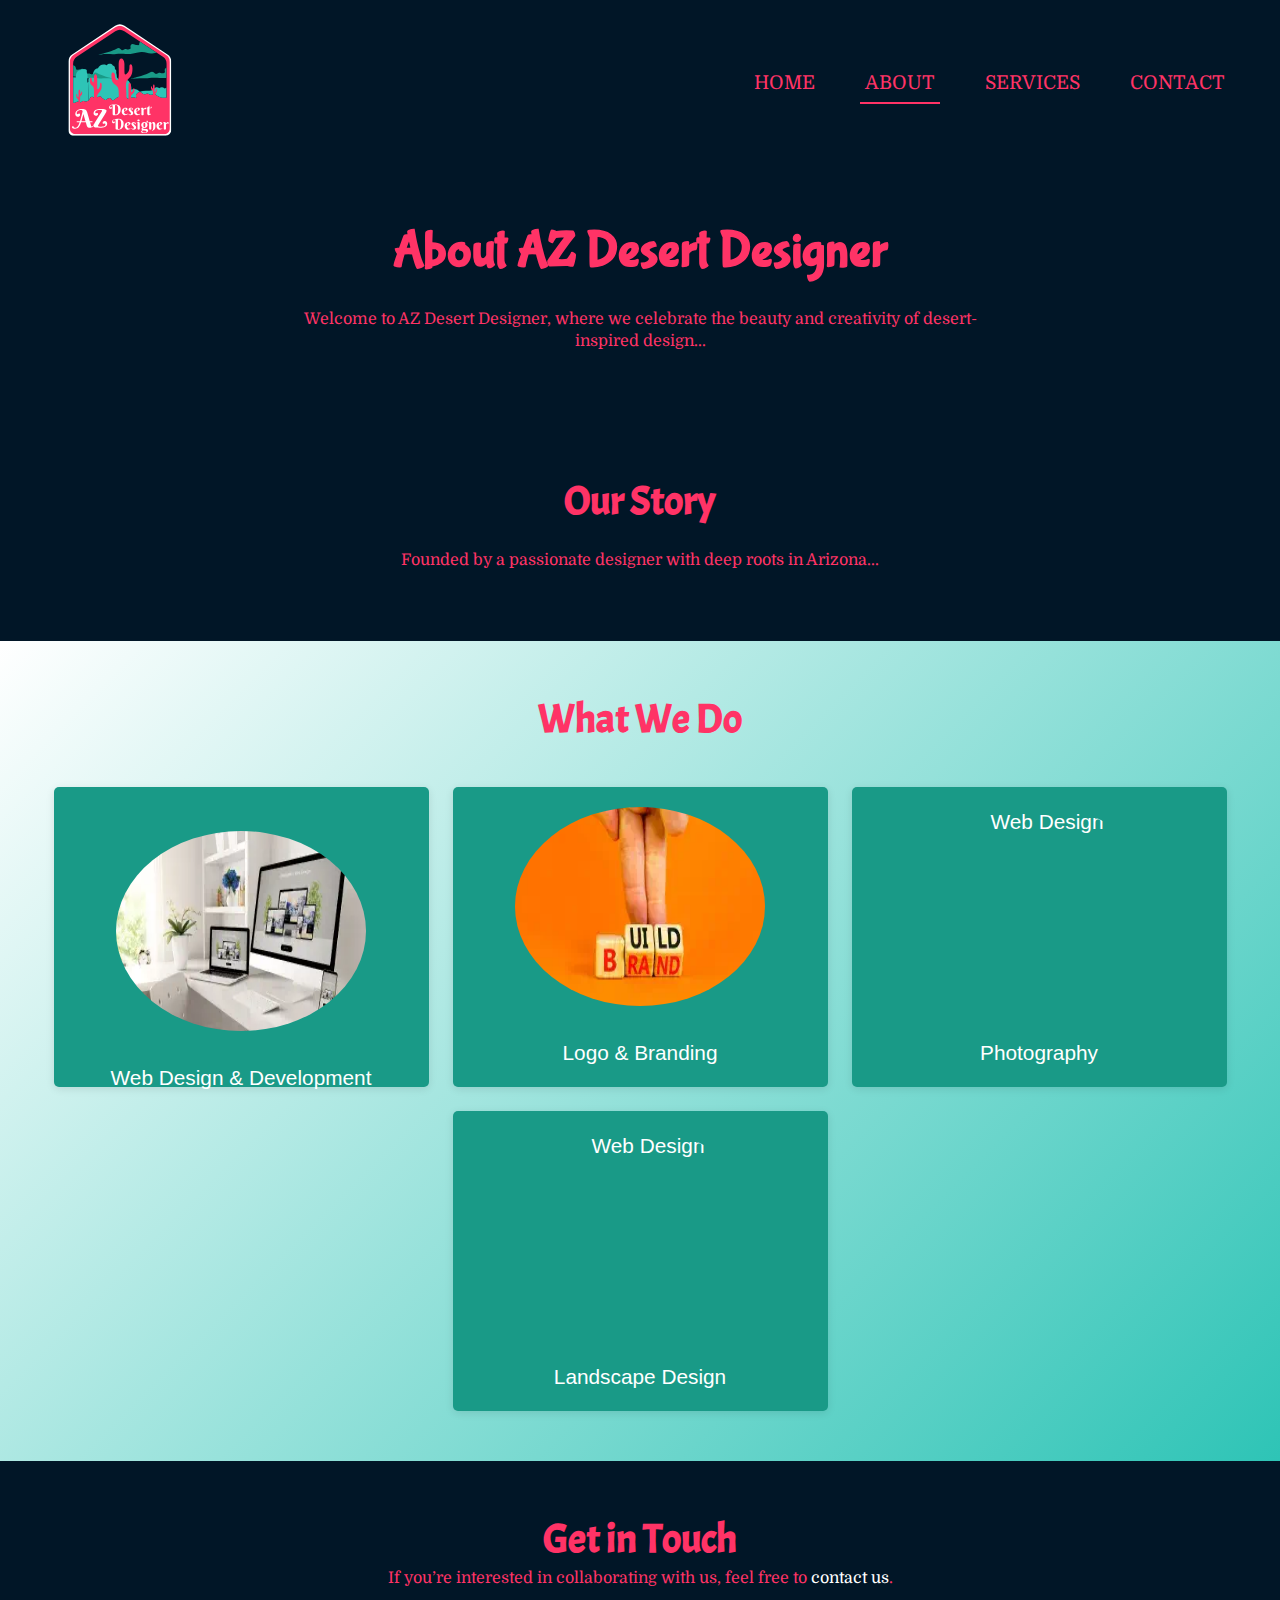
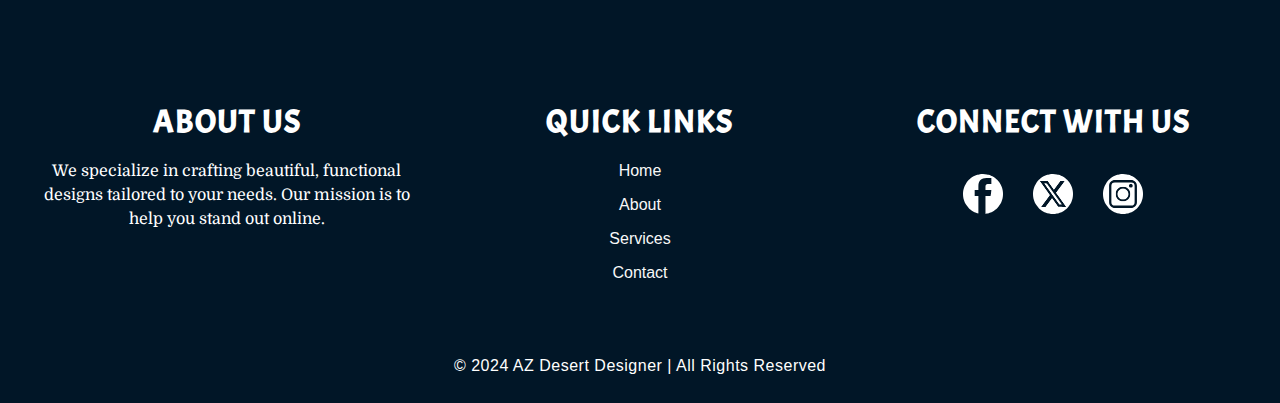
==== about.html @ 54dcd887 "minor adjustments on the about page" ====
<!DOCTYPE html>
<html lang="en">

<head>
    <meta charset="UTF-8">
    <meta name="viewport" content="width=device-width, initial-scale=1.0">
    <meta name="description" content="At AZ Desert Designer, we provide innovative web and graphic design solutions tailored to elevate your brand. Discover our creative approach and personalized service.">
    <meta name="keywords" content="web design, graphic design, photography, creative design, UI/UX, modern design, design agency, branding, custom design, Arizona designer">
    <meta name="author" content="AZ Desert Designer">
    <meta name="robots" content="index, follow">
    <meta property="og:title" content="Creative and Modern Design Solutions by AZ Desert Designer">
    <meta property="og:description" content="Explore unique web and graphic design solutions that enhance your brand's identity with AZ Desert Designer. Contact us for a consultation.">
    <meta property="og:type" content="website">
    <meta property="og:url" content="https://www.azdesertdesigner.com/about.html" />
    <meta property="og:image" content="">
    <meta property="og:site_name" content="AZ Desert Designer">
    <title>About Us | AZ Desert Designer - Creative and Modern Design Solutions</title>
    <link rel="icon" type="image/webp" href="assets/images/az-desert-designer-favicon.svg">
    <link rel="stylesheet" href="css/global.css?v=1.0">
    <link rel="stylesheet" href="css/about.css?v=1.0">
    <link rel="canonical" href="https://www.azdesertdesigner.com/about.html" />
    <!-- Google tag (gtag.js) -->
    <script async src="https://www.googletagmanager.com/gtag/js?id=G-CYQZF57DJ5"></script>
    <script>
        window.dataLayer = window.dataLayer || [];
        function gtag(){dataLayer.push(arguments);}
        gtag('js', new Date());
        gtag('config', 'G-CYQZF57DJ5');
    </script>
</head>

<body>

    <nav class="navbar">
        <div class="logo">
            <a href="index.html"><img src="assets/images/az-desert-designer-logo.svg" alt="AZ Desert Designer Logo"></a>
        </div>
        <ul class="nav-links" id="navLinks">
            <li><a href="index.html">HOME</a></li>
            <li><a href="about.html" class="active">ABOUT</a></li>
            <li><a href="services.html">SERVICES</a></li>
            <li><a href="contact.html">CONTACT</a></li>
        </ul>
        <div class="hamburger" onclick="toggleMenu()">
          &#9776;
        </div>
    </nav>

    <main>
        <section class="about-main">
            <h1>About AZ Desert Designer</h1>
            <p>Welcome to AZ Desert Designer, where we celebrate the beauty and creativity of desert-inspired design...</p>
        </section>
        <section class="about-story">
            <h2>Our Story</h2>
            <p>Founded by a passionate designer with deep roots in Arizona...</p>
        </section>
        <section class="about-services">
            <h2>What We Do</h2>
            <ul>
                <li><a href="web-design.html"><img src="assets/images/about-web-design.webp" alt="Web Design Image">Web Design & Development</a></li>
                <li><img src="assets/images/about-logo-branding.webp" alt="Logo & Branding Image">Logo & Branding</li>
                <li><img src="" alt="Web Design">Photography</li>
                <li><img src="" alt="Web Design">Landscape Design</li>
            </ul>
        </section>
        <section class="about-contact">
            <h2>Get in Touch</h2>
            <p>If you’re interested in collaborating with us, feel free to <a href="contact.html">contact us</a>.</p>
        </section>
    </main>

    <footer class="footer">
        <div class="footer-content">
            <div class="footer-section about">
                <h2>About Us</h2>
                <p>We specialize in crafting beautiful, functional designs tailored to your needs. Our mission is to help you stand out online.</p>
            </div>
    
            <div class="footer-section links">
                <h2>Quick Links</h2>
                <ul>
                    <li><a href="index.html">Home</a></li>
                    <li><a href="about.html">About</a></li>
                    <li><a href="services.html">Services</a></li>
                    <li><a href="contact.html">Contact</a></li>
                </ul>
            </div>
    
            <div class="footer-section social">
                <h2>Connect With Us</h2>
                <div class="social-links">
                    <a href="https://www.facebook.com" aria-label="Follow us on Facebook" rel="nofollow noopener noreferrer" target="_blank" class="social-icon facebook-icon"></a>
                    <a href="https://www.twitter.com" aria-label="Follow us on Twitter" rel="nofollow noopener noreferrer" target="_blank" class="social-icon twitter-icon"></a>
                    <a href="https://www.instagram.com" aria-label="Follow us on Instagram" rel="nofollow noopener noreferrer" target="_blank" class="social-icon instagram-icon"></a>
                </div>
            </div>
        </div>
    
        <div class="footer-bottom">
            &copy; 2024 AZ Desert Designer | All Rights Reserved
        </div>
    </footer>
    
    <script src="index.js"></script>
</body>

</html>
---- css/global.css ----
* {
    margin: 0;
    padding: 0;
    box-sizing: border-box;
}
  
/* Root variables */
:root {
    --primary-color: #011627;
    --secondary-color: #FF3366;
    --secondary-color-light: #FF5C85;
    --accent-color: #2EC4B6;
    --accent-color-dark: #199A87;
    --font-family: 'Arial', sans-serif;
    --transition-speed: 0.3s;
}

body {
    font-family: var(--font-family);
    line-height: 1.4;
    color: var(--secondary-color);
    background-color: var(--primary-color);
    overflow-x: hidden;
}

/* Locally hosted fonts */
@font-face {
    font-family: 'Bubblegum Sans';
    src: url('/assets/fonts/BubblegumSans-Regular.woff2') format('woff2'),
         url('/assets/fonts/BubblegumSans-Regular.woff') format('woff');
    font-weight: normal;
    font-style: normal;
    font-display: swap;
}

@font-face {
    font-family: 'Domine';
    src: url('/assets/fonts/Domine-Regular.woff2') format('woff2'),
         url('/assets/fonts/Domine-Regular.woff') format('woff');
    font-weight: normal;
    font-style: normal;
    font-display: swap;
}

@font-face {
    font-family: 'Acme';
    src: url('/assets/fonts/Acme-Regular.woff2') format('woff2'),
        url('/assets/fonts/Acme-Regular.woff') format('woff');
    font-weight: normal;
    font-style: normal;
    font-display: swap;
}

/* Text Styles */
h1 {
    font-size: clamp(1.5rem, 4vw, 4rem);
    font-family: 'Bubblegum Sans', serif;
}

h2 {
    font-size: clamp(1.4rem, 3.5vw, 2.5rem);
    font-family: 'Acme', serif;
}

h3 {
    font-size: clamp(1.3rem, 3vw, 2rem);
    font-family: 'Acme', serif;
}

p {
    font-size: clamp(1rem, 1vw, 2rem);
    font-family: 'Domine';
}

/* Navbar Styles */
.navbar {
    display: flex;
    justify-content: space-between;
    align-items: center;
    background-color: var(--primary-color);
    padding: 20px;
    position: relative;
    z-index: 1000;
}
  
.logo img {
    width: 220px;
    height: auto;
    padding-left: 40px;
}
  
.nav-links {
    list-style: none;
    display: flex;
    padding-right: 40px;
    transition: all var(--transition-speed) ease-in-out;
}
  
.nav-links li {
    margin: 0 40px;
}
  
.nav-links a {
    font-family: 'Domine', serif;
    color: var(--secondary-color);
    text-decoration: none;
    padding: 10px 15px;
    font-size: clamp(1rem, 1.5vw, 2rem);
    position: relative;
    transition: color var(--transition-speed) ease-in-out;
}

.nav-links a::after {
    content: '';
    position: absolute;
    left: 0;
    bottom: 0;
    width: 100%;
    height: 2px;
    background-color: var(--accent-color);
    transform: scaleX(0);
    transform-origin: center;
    transition: transform var(--transition-speed) ease-in-out;
}

.nav-links a:hover::after {
    transform: scaleX(0.8);
}

.nav-links a.active::after {
    transform: scaleX(0.8);
    background-color: var(--secondary-color);
}
  
.nav-links a:hover {
    color: var(--accent-color);
}
  
.hamburger {
    display: none;
    font-size: 2rem;
    color: var(--secondary-color);
    cursor: pointer;
    transition: transform var(--transition-speed) ease-in-out;
}
  
/* Hamburger animation */
.hamburger.active {
    transform: rotate(90deg);
}

/* Footer styling */
.footer {
    background-color: var(--primary-color);
    color: #FFFFFF;
    padding: 40px 0 10px 0;
    text-align: center;
}

.footer-content {
    display: flex;
    justify-content: space-between;
    align-items: flex-start;
    padding: 20px;
}

.footer-section {
    flex: 1;
    padding: 0 20px;
}

.footer-section h2 {
    font-size: clamp(1.1rem, 3vw, 2rem);
    margin-bottom: 15px;
    font-weight: bold;
    text-transform: uppercase;
    letter-spacing: 1px;
}

.footer-section p,
.footer-section ul {
    line-height: 1.5;
    margin-bottom: 15px;
}

.footer-section ul {
    list-style: none;
    padding: 0;
}

.footer-section ul li {
    font-size: clamp(1rem, 1vw, 2rem);
    margin-bottom: 10px;
}

.footer-section ul li a {
    color: #f8f8f8;
    text-decoration: none;
    transition: color 0.3s ease;
}

.footer-section ul li a:hover {
    color: var(--secondary-color);
}

/* Social media icons */
.social-links {
    display: flex;
    justify-content: center;
    gap: 30px;
    margin-top: 30px;
}

.social-icon {
    display: inline-block;
    width: 40px;
    height: 40px;
    background-size: cover;
    transition: background-image 0.3s ease;
    transition: transform 0.3s cubic-bezier(0.4, 0, 0.2, 1);
}

.facebook-icon {
    background-image: url(/assets/images/facebook-logo.svg);
}

.facebook-icon:hover {
    background-image: url(/assets/images/facebook-logo-color.svg);
    transform: scale(1.2);
}

.twitter-icon {
    background-image: url(/assets/images/x-logo.svg);
}

.twitter-icon:hover {
    background-image: url(/assets/images/x-logo-color.svg);
    transform: scale(1.2);
}

.instagram-icon {
    background-image: url(/assets/images/instagram-logo.svg);
}

.instagram-icon:hover {
    background-image: url(/assets/images/instagram-logo-color.svg);
    transform: scale(1.2);
}

/* Footer bottom */
.footer-bottom {
    background-color: var(--primary-color);
    padding: 15px 0;
    margin-top: 20px;
    font-size: clamp(0.8rem, 1.5vw, 1rem);
    letter-spacing: 0.5px;
}

/* Media Queries */
@media (max-width: 1800px) {
    .logo img {
        width: 180px;
    }

    .nav-links {
        padding-right: 20px;
    }

    .nav-links li {
        margin: 0 20px;
    }
}

@media (max-width: 1440px) {
    .logo img {
        width: 160px;
    }

    .nav-links {
        padding-right: 10px;
    }

    .nav-links li {
        margin: 0 10px;
    }
}

/* Dropdown Menu (Mobile) */
@media (max-width: 768px) {
    .nav-links {
        flex-direction: column;
        position: absolute;
        top: 60px;
        right: 0;
        background-color: var(--primary-color);
        width: 100%;
        max-height: 0;
        overflow: hidden;
    }
  
    .nav-links li {
        text-align: center;
        padding: 10px 0;
        border-bottom: 1px solid var(--secondary-color);
    }
  
    .nav-links.show {
        max-height: 300px;
        transition: max-height var(--transition-speed) ease-in-out;
    }
  
    .hamburger {
        display: block;
    }

    .footer-content {
        flex-direction: column;
        align-items: center;
    }

    .footer-section {
        margin-bottom: 20px;
        text-align: center;
    }
}
---- css/about.css ----
.about-main {
    padding: 50px;
    text-align: center;
}

.about-main p {
    margin: 20px auto;
    max-width: 700px;
}

.about-story {
    padding: 50px;
    text-align: center;
}

.about-story p {
    margin: 20px auto;
    max-width: 700px;
}

.about-services {
    background: linear-gradient(135deg, #FFFFFF, #2EC4B6);
    padding: 50px;
    text-align: center;
}

.about-services h2 {
    font-weight: bold;
    margin-bottom: 40px;
}

.about-services ul {
    list-style-type: none;
    padding: 0;
    display: flex;
    gap: 1.5rem;
    flex-wrap: wrap;
    justify-content: center;
}

.about-services li {
    background-color: var(--accent-color-dark);
    color: #FFFFFF;
    padding: 20px;
    border-radius: 5px;
    transition: all 0.3s ease;
    box-shadow: 0 2px 8px rgba(0, 0, 0, 0.1);
    font-weight: 500;
    font-size: 1.3rem;
    cursor: pointer;
    width: 375px;
    height: 300px;
    text-align: center;
    display: flex;
    flex-direction: column;
    align-items: center;
}

.about-services li:hover {
    background-color: #585893;
    color: #000000;
    transform: translateY(-5px) scale(1.05);
    box-shadow: 0 4px 16px rgba(75, 156, 211, 0.8);
}

.about-services li img {
    width: 250px;
    height: 200px;
    border-radius: 100%;
    margin-bottom: 2rem;
    transition: transform 0.3s;
}

.about-services li:hover img {
    transform: scale(1.05);
}

.about-services li a {
    display: flex;
    flex-direction: column;
    align-items: center;
    padding: 1.5rem;
    text-decoration: none;
    color: inherit;
}

.about-contact {
    padding: 50px;
    text-align: center;
}

.about-contact a {
    color: #FFFFFF;
    text-decoration: none;
}

.about-contact a:hover {
    text-decoration: underline;
}
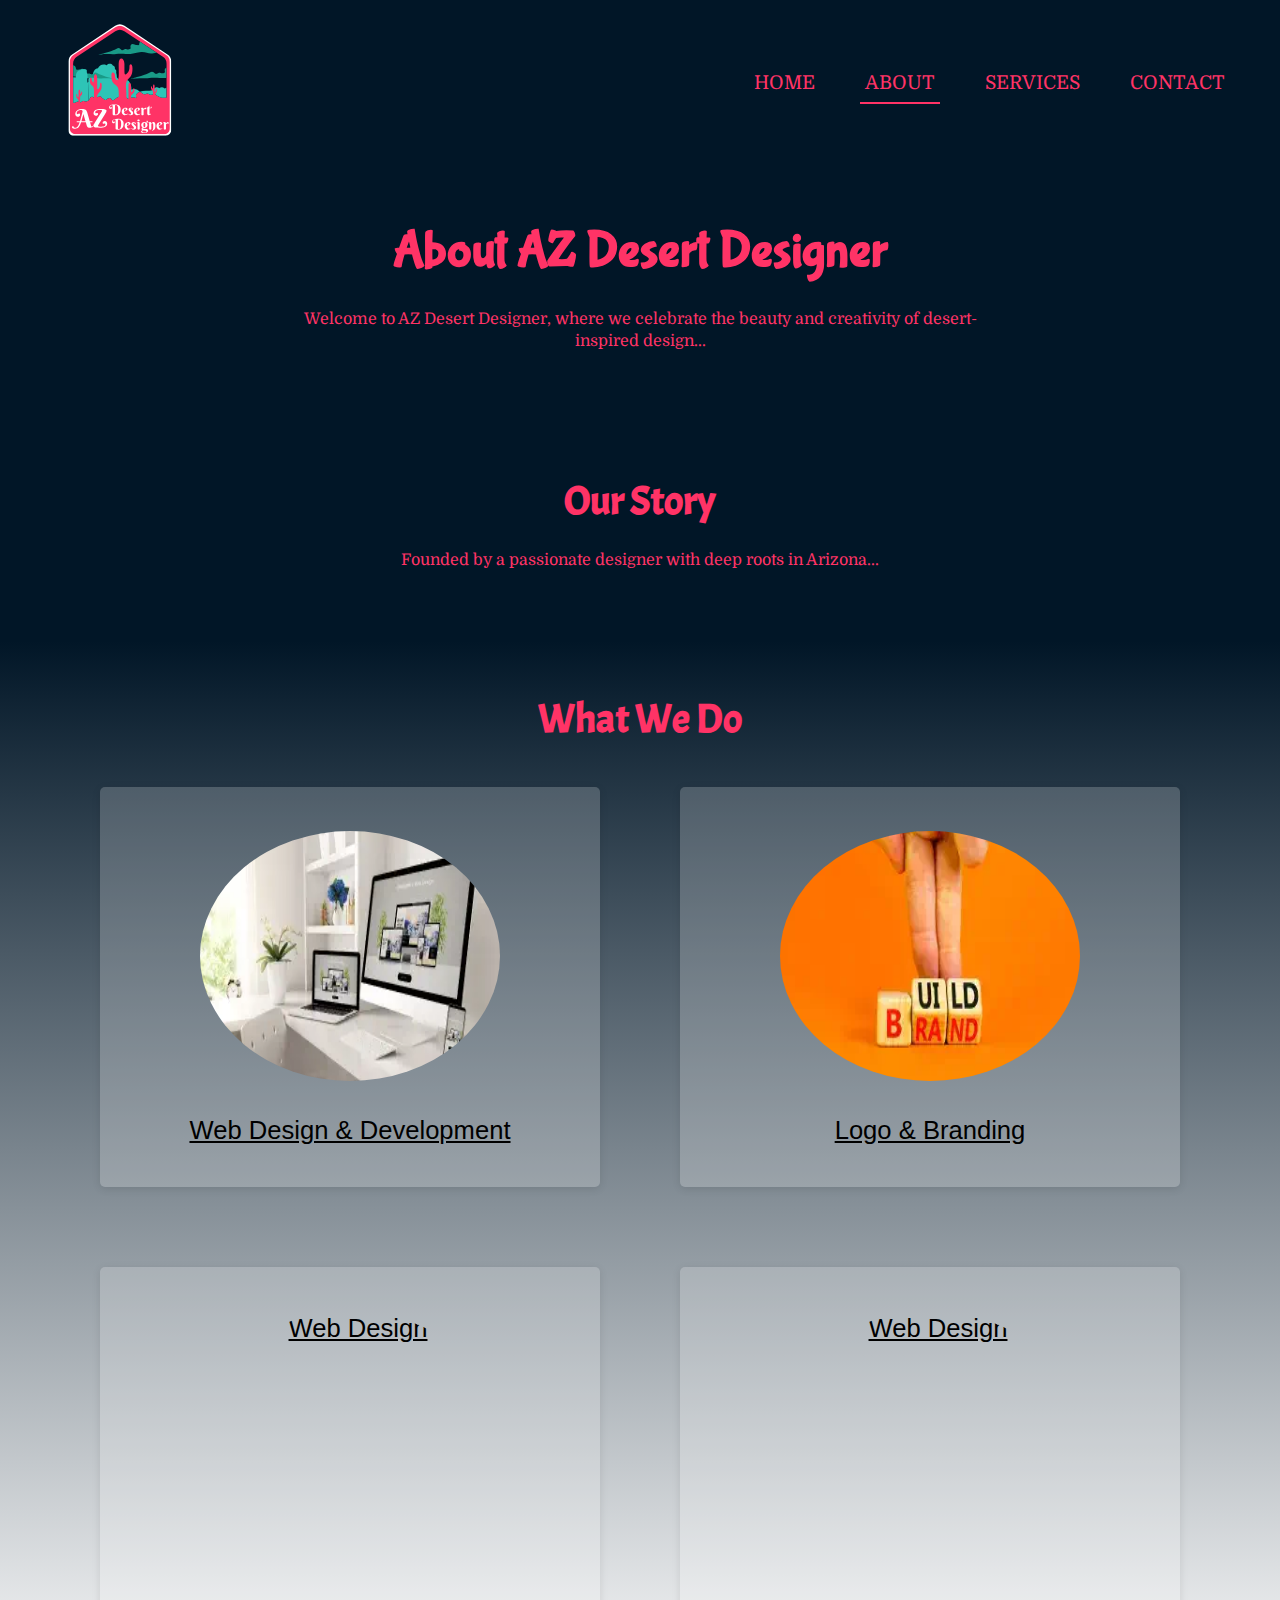
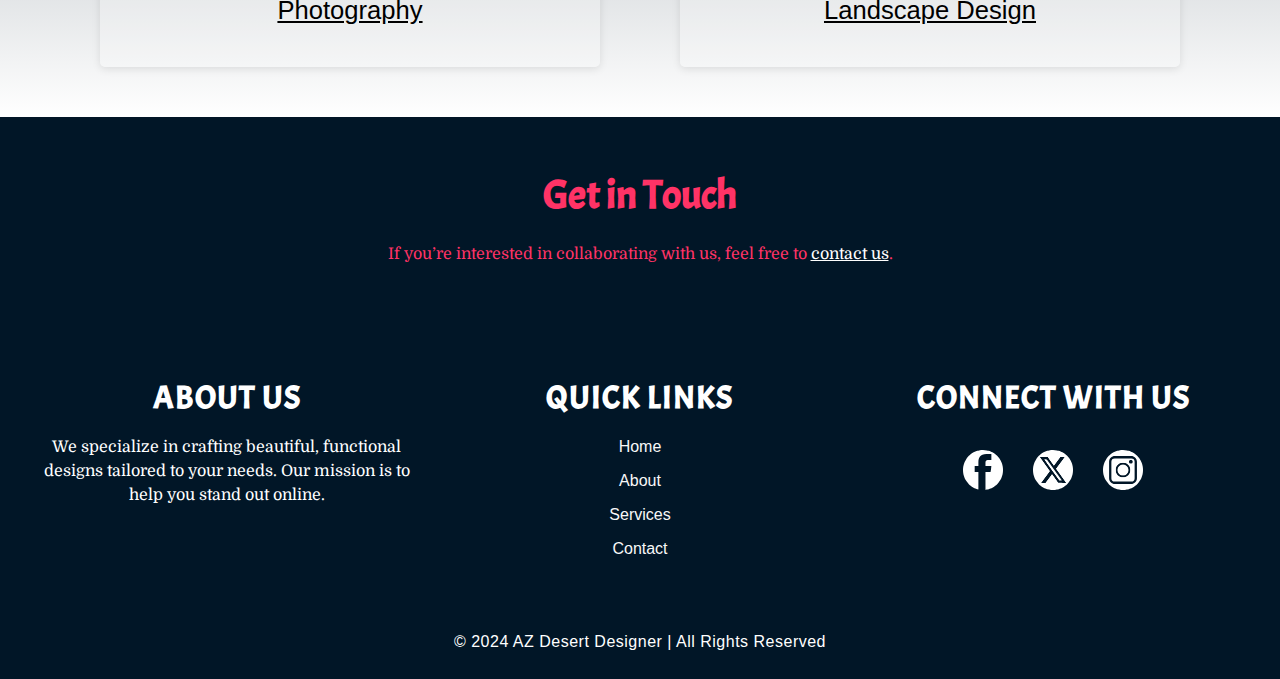
==== commit be7862aa: "added anchor tags to the list items on the about page" ====
--- a/about.html
+++ b/about.html
@@ -59,9 +59,9 @@
             <h2>What We Do</h2>
             <ul>
                 <li><a href="web-design.html"><img src="assets/images/about-web-design.webp" alt="Web Design Image">Web Design & Development</a></li>
-                <li><img src="assets/images/about-logo-branding.webp" alt="Logo & Branding Image">Logo & Branding</li>
-                <li><img src="" alt="Web Design">Photography</li>
-                <li><img src="" alt="Web Design">Landscape Design</li>
+                <li><a href=""><img src="assets/images/about-logo-branding.webp" alt="Logo & Branding Image">Logo & Branding</a></li>
+                <li><a href=""><img src="" alt="Web Design">Photography</a></li>
+                <li><a href=""><img src="" alt="Web Design">Landscape Design</a></li>
             </ul>
         </section>
         <section class="about-contact">
--- a/css/about.css
+++ b/css/about.css
@@ -19,7 +19,7 @@
 }
 
 .about-services {
-    background: linear-gradient(135deg, #FFFFFF, #2EC4B6);
+    background: linear-gradient(180deg, #011627, #FFFFFF);
     padding: 50px;
     text-align: center;
 }
@@ -33,14 +33,14 @@
     list-style-type: none;
     padding: 0;
     display: flex;
-    gap: 1.5rem;
+    gap: 5rem;
     flex-wrap: wrap;
     justify-content: center;
 }
 
 .about-services li {
-    background-color: var(--accent-color-dark);
-    color: #FFFFFF;
+    background-color: rgba(255, 255, 255, 0.2);
+    color: #000000;
     padding: 20px;
     border-radius: 5px;
     transition: all 0.3s ease;
@@ -48,8 +48,8 @@
     font-weight: 500;
     font-size: 1.3rem;
     cursor: pointer;
-    width: 375px;
-    height: 300px;
+    width: 500px;
+    height: 400px;
     text-align: center;
     display: flex;
     flex-direction: column;
@@ -57,15 +57,14 @@
 }
 
 .about-services li:hover {
-    background-color: #585893;
-    color: #000000;
+    background-color: var(--primary-color);
+    color: var(--secondary-color-light);
     transform: translateY(-5px) scale(1.05);
-    box-shadow: 0 4px 16px rgba(75, 156, 211, 0.8);
 }
 
 .about-services li img {
-    width: 250px;
-    height: 200px;
+    width: 300px;
+    height: 250px;
     border-radius: 100%;
     margin-bottom: 2rem;
     transition: transform 0.3s;
@@ -82,6 +81,8 @@
     padding: 1.5rem;
     text-decoration: none;
     color: inherit;
+    font-size: clamp(1.5rem, 2vw, 2rem);
+    text-decoration: underline;
 }
 
 .about-contact {
@@ -89,9 +90,12 @@
     text-align: center;
 }
 
+.about-contact h2 {
+    margin-bottom: 20px;
+}
+
 .about-contact a {
     color: #FFFFFF;
-    text-decoration: none;
 }
 
 .about-contact a:hover {
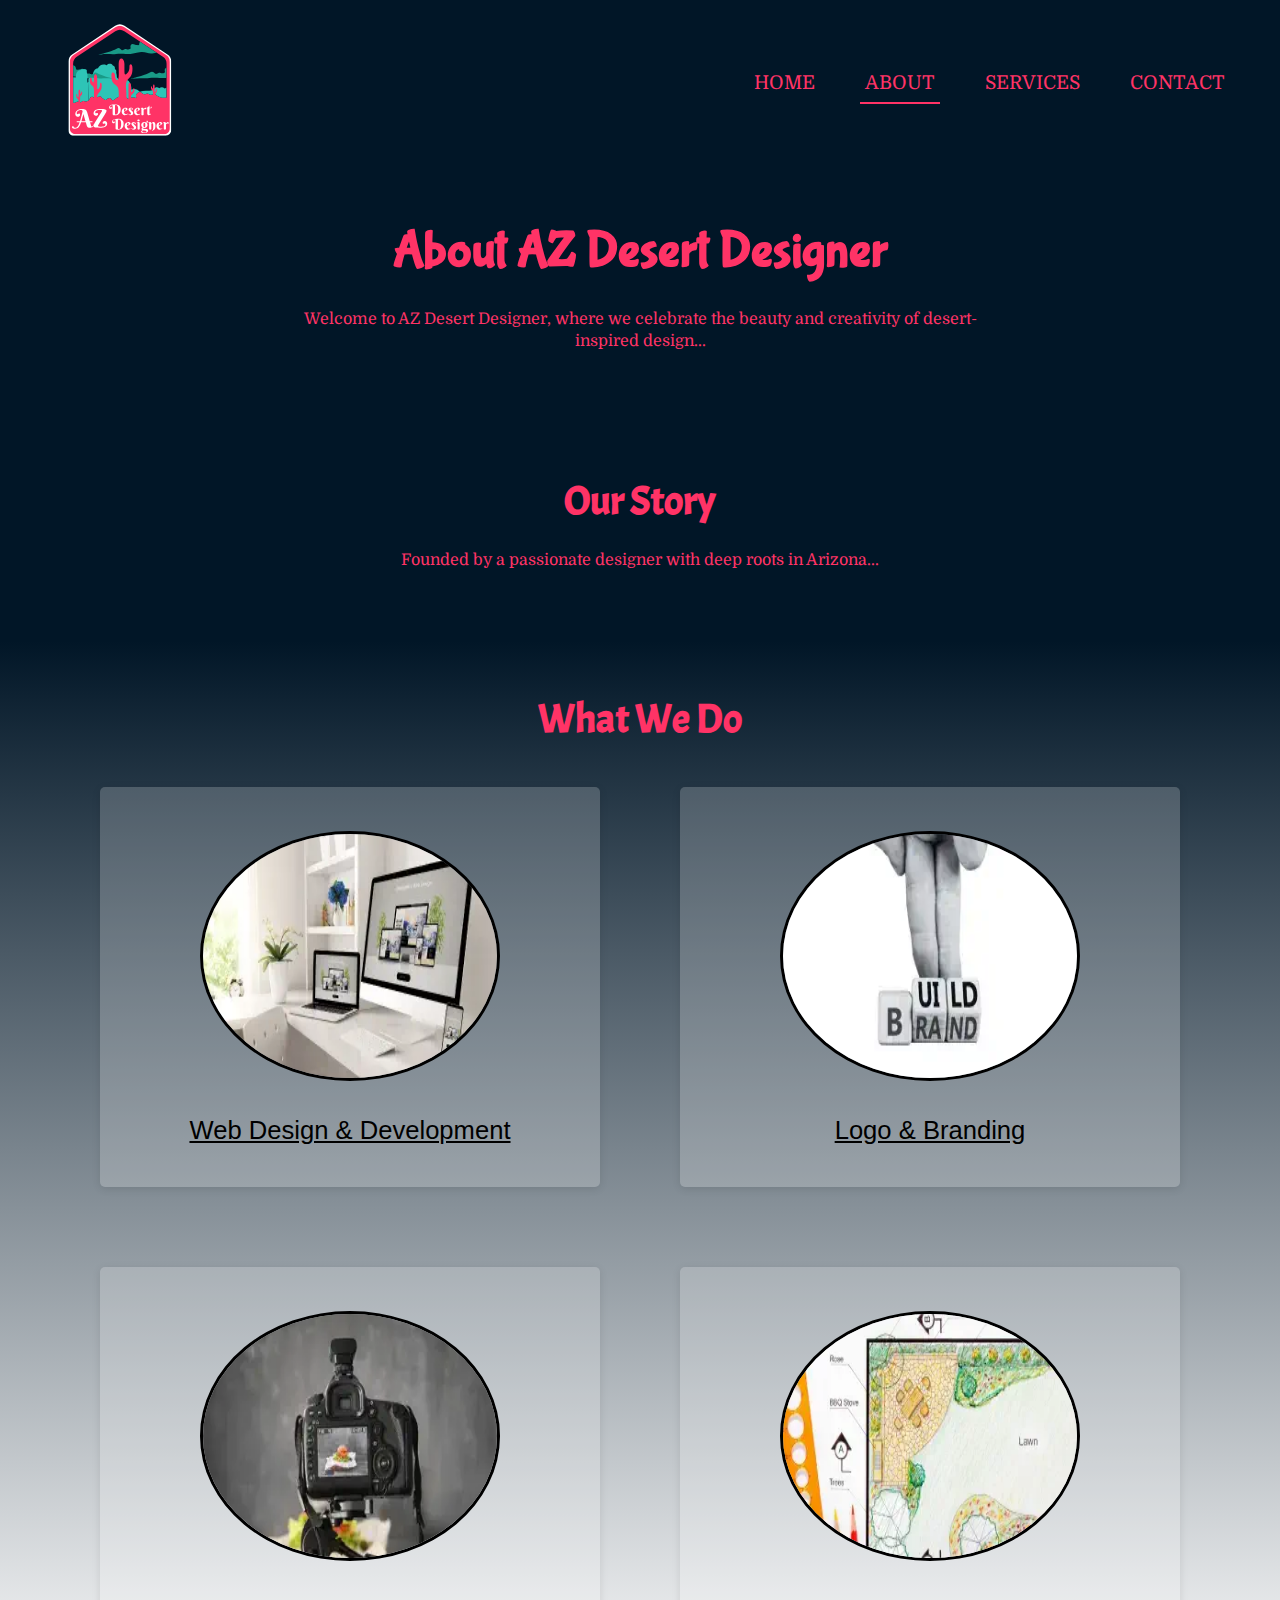
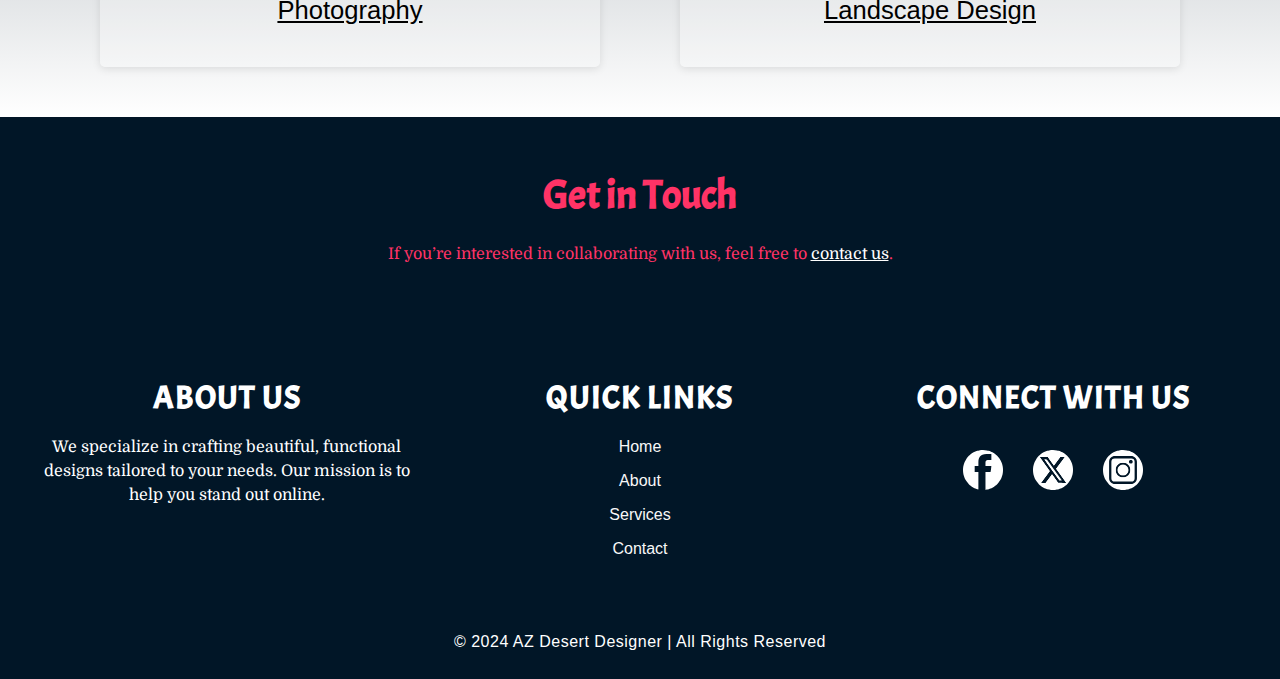
==== commit 6326d313: "added two images for the about page and adjusted some styling" ====
--- a/about.html
+++ b/about.html
@@ -60,8 +60,8 @@
             <ul>
                 <li><a href="web-design.html"><img src="assets/images/about-web-design.webp" alt="Web Design Image">Web Design & Development</a></li>
                 <li><a href=""><img src="assets/images/about-logo-branding.webp" alt="Logo & Branding Image">Logo & Branding</a></li>
-                <li><a href=""><img src="" alt="Web Design">Photography</a></li>
-                <li><a href=""><img src="" alt="Web Design">Landscape Design</a></li>
+                <li><a href=""><img src="assets/images/about-photography.webp" alt="Photography Image">Photography</a></li>
+                <li><a href=""><img src="assets/images/about-landscape-design.webp" alt="Landscape Design Image">Landscape Design</a></li>
             </ul>
         </section>
         <section class="about-contact">
--- a/css/about.css
+++ b/css/about.css
@@ -65,6 +65,7 @@
 .about-services li img {
     width: 300px;
     height: 250px;
+    border: 3px solid #000000;
     border-radius: 100%;
     margin-bottom: 2rem;
     transition: transform 0.3s;
@@ -72,6 +73,7 @@
 
 .about-services li:hover img {
     transform: scale(1.05);
+    border: 3px solid #FF3366;
 }
 
 .about-services li a {
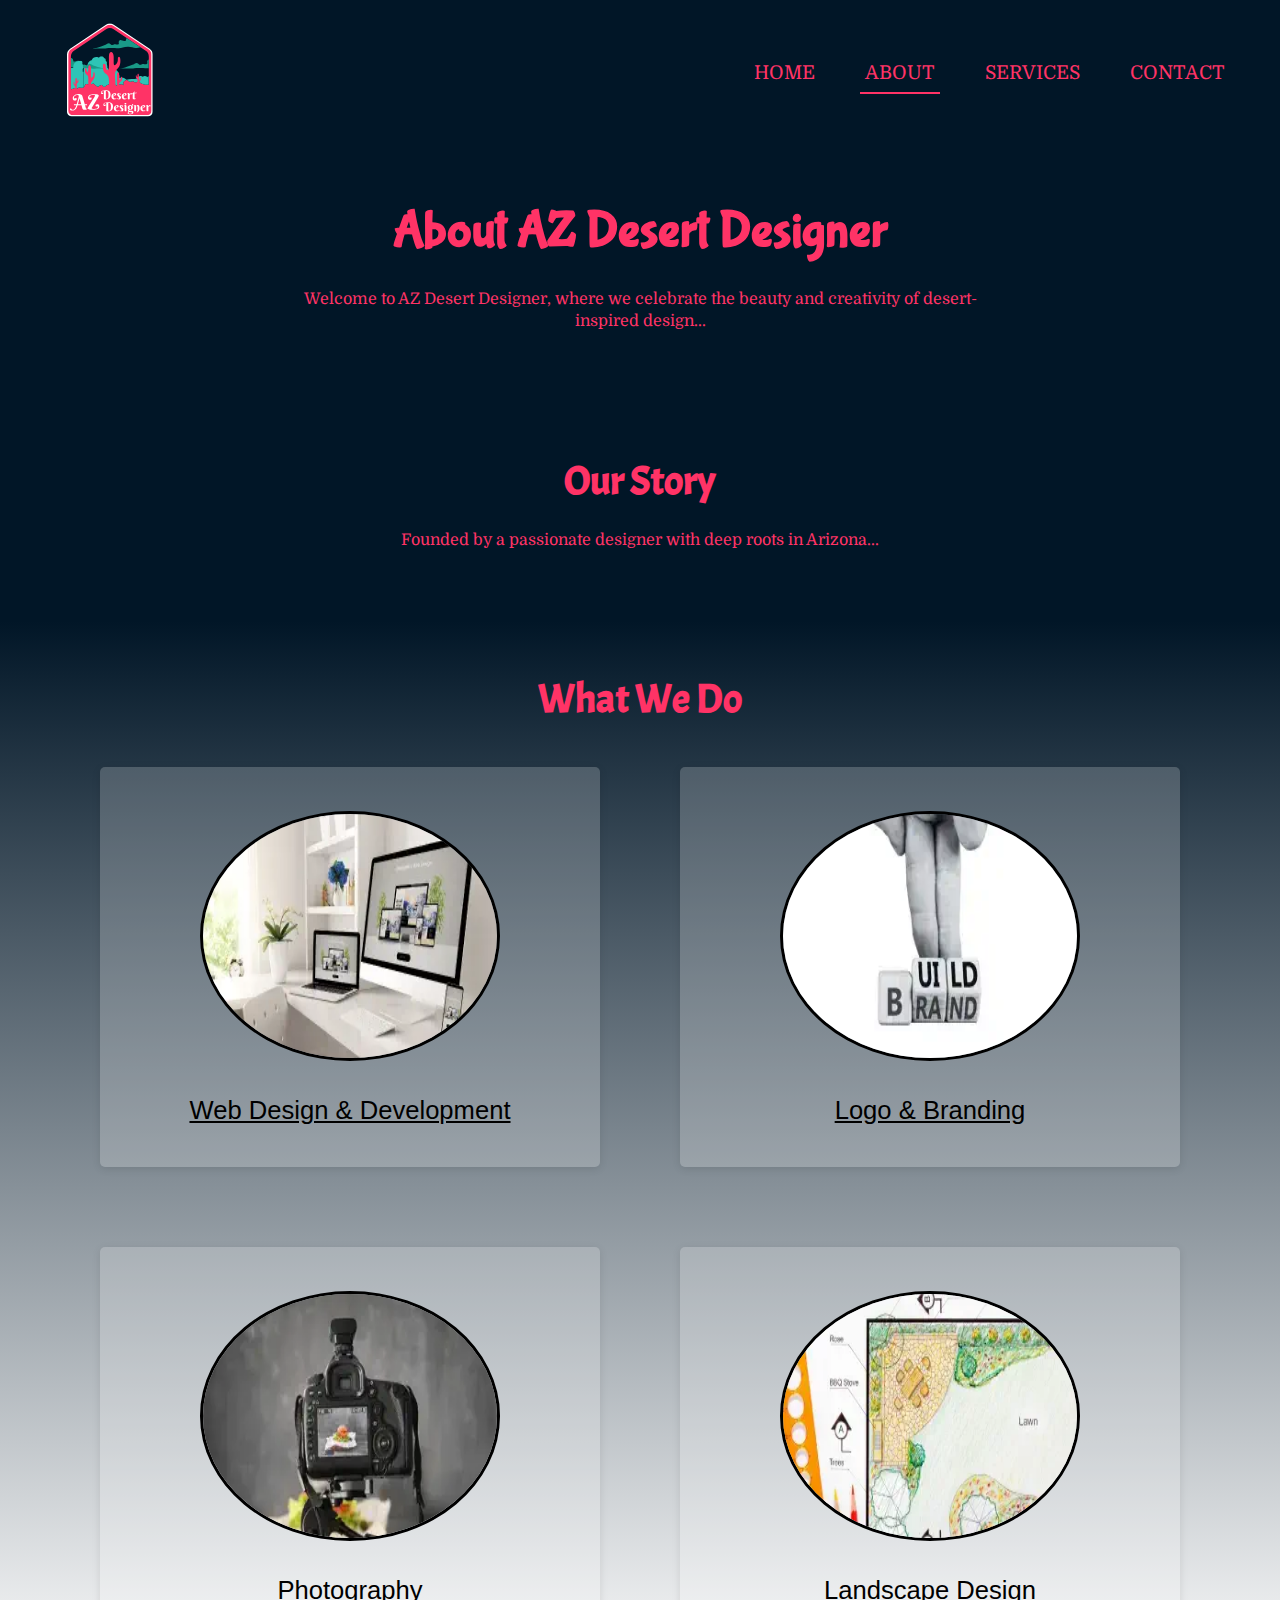
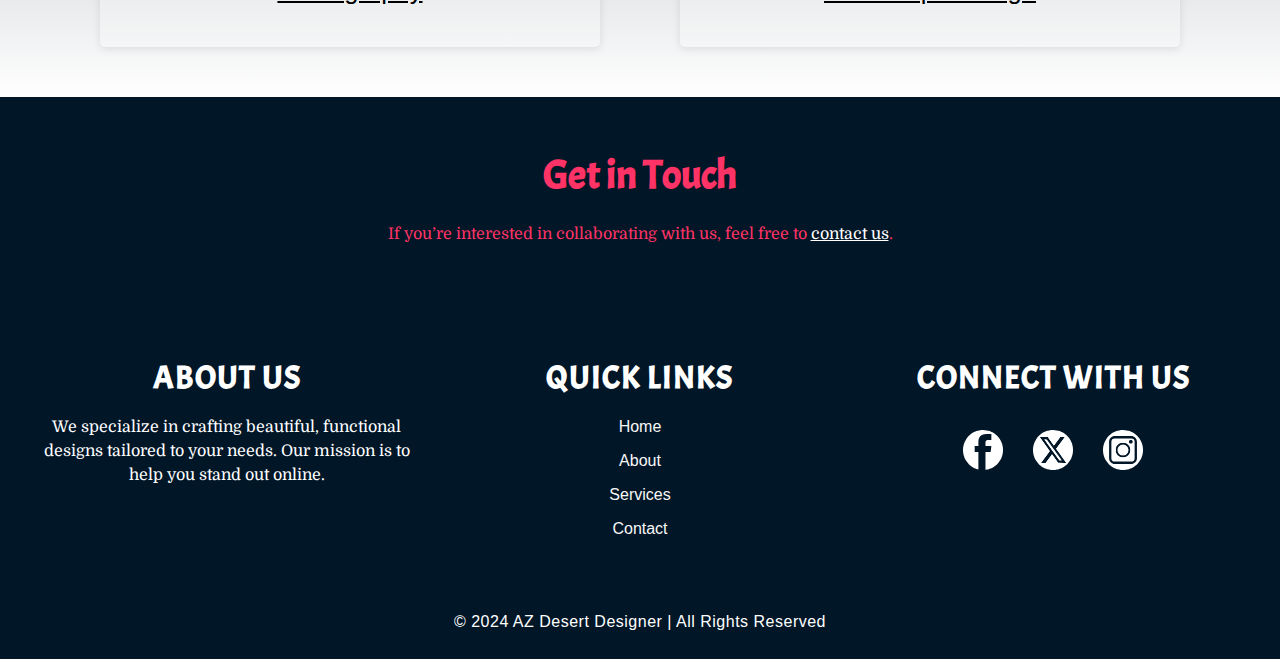
==== commit ed807e10: "fixed the hamburger menu on all pages and made some styling adjustments" ====
--- a/about.html
+++ b/about.html
@@ -42,7 +42,8 @@
             <li><a href="contact.html">CONTACT</a></li>
         </ul>
         <div class="hamburger" onclick="toggleMenu()">
-          &#9776;
+            <span class="menu-icon">&#9776;</span>
+            <span class="close-icon">&times;</span>
         </div>
     </nav>
 
--- a/css/global.css
+++ b/css/global.css
@@ -138,9 +138,8 @@
   
 .hamburger {
     display: none;
-    font-size: 2rem;
+    font-size: 3rem;
     color: var(--secondary-color);
-    cursor: pointer;
     transition: transform var(--transition-speed) ease-in-out;
 }
   
@@ -273,7 +272,7 @@
 
 @media (max-width: 1440px) {
     .logo img {
-        width: 160px;
+        width: 140px;
     }
 
     .nav-links {
@@ -296,6 +295,8 @@
         width: 100%;
         max-height: 0;
         overflow: hidden;
+        transition: max-height var(--transition-speed) ease-in-out;
+        z-index: 1;
     }
   
     .nav-links li {
@@ -306,20 +307,46 @@
   
     .nav-links.show {
         max-height: 300px;
-        transition: max-height var(--transition-speed) ease-in-out;
     }
   
     .hamburger {
         display: block;
+        padding-right: 40px;
+        cursor: pointer;
+        font-size: 24px;
+        z-index: 2;
+        transition: all 0.3s;
+    }
+
+    .menu-icon {
+        display: inline-block;
+    }
+
+    .close-icon {
+        display: none;
+    }
+
+    .hamburger.show .menu-icon {
+        display: none;
+    }
+
+    .hamburger.show .close-icon {
+        display: inline-block;
     }
 
     .footer-content {
         flex-direction: column;
         align-items: center;
+        padding: 0 50px;
     }
 
     .footer-section {
         margin-bottom: 20px;
         text-align: center;
     }
+
+    .social-icon {
+        width: 30px;
+        height: 30px;
+    }
 }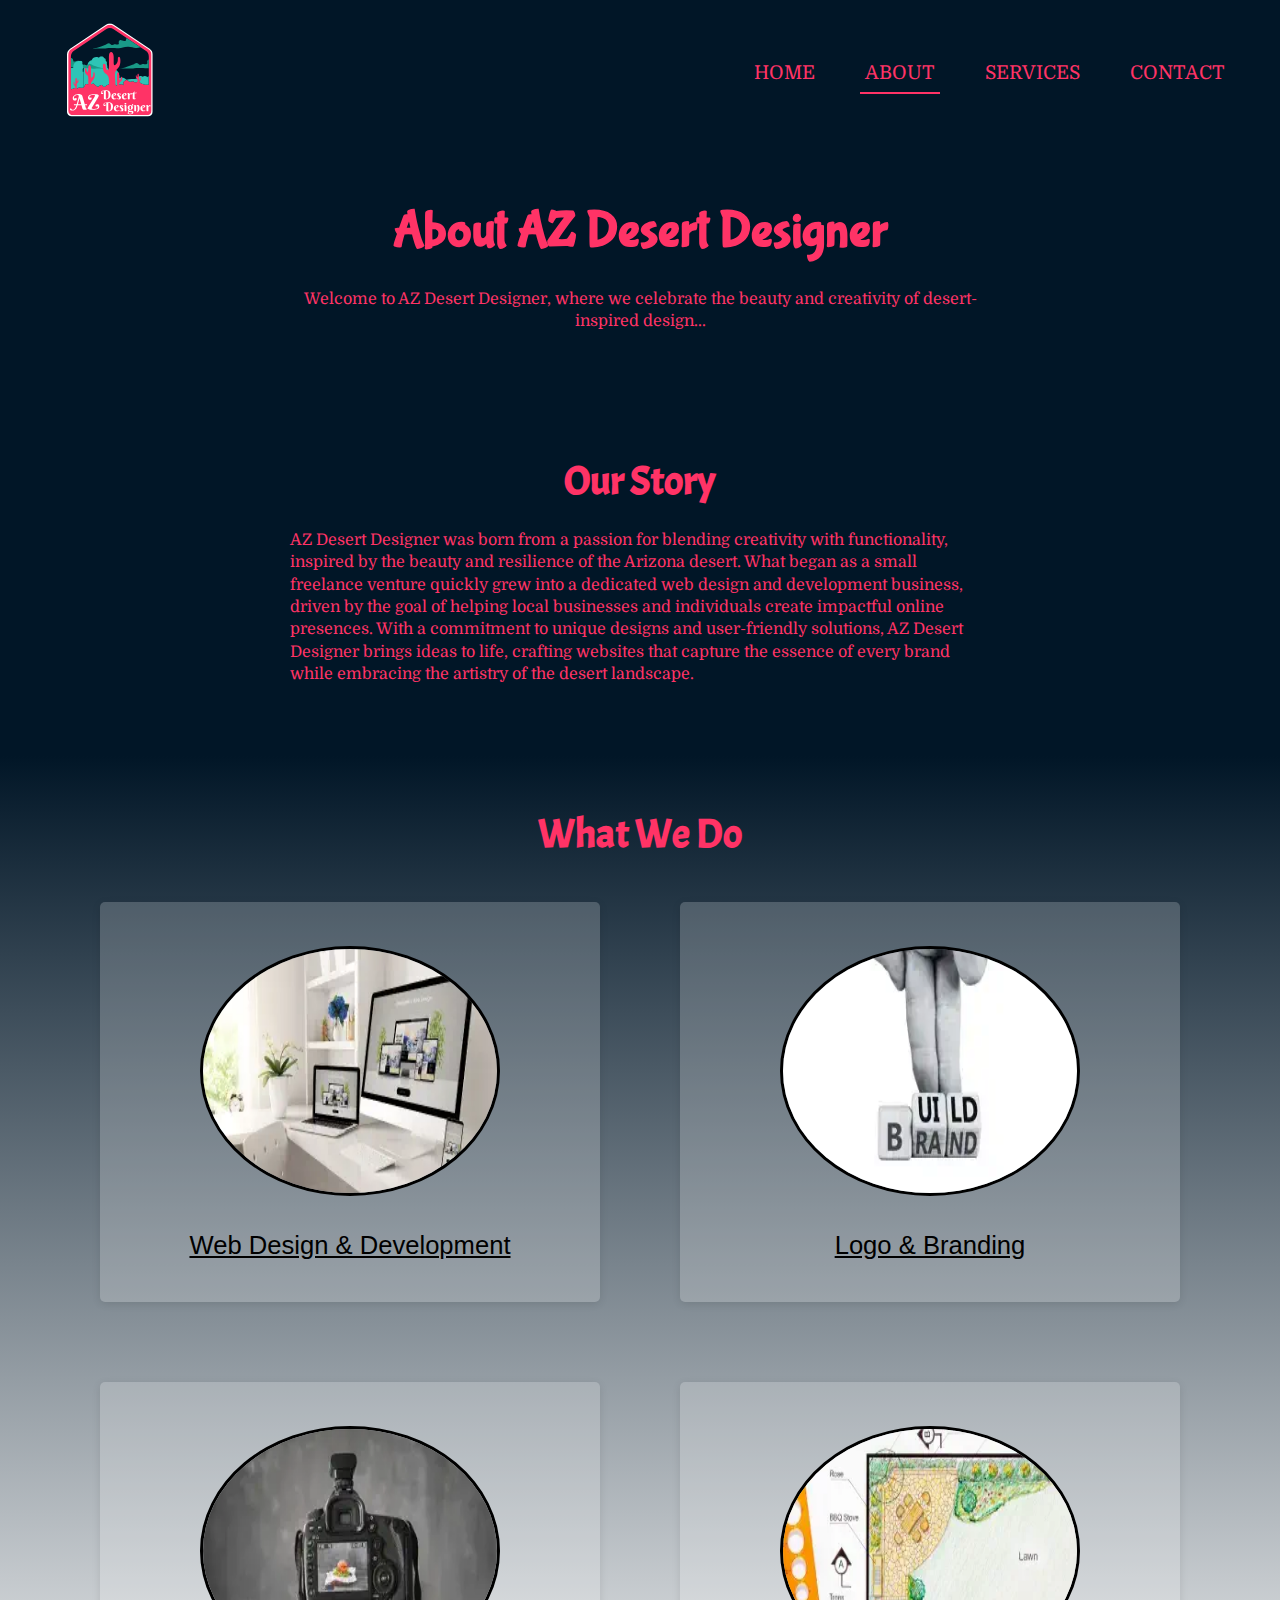
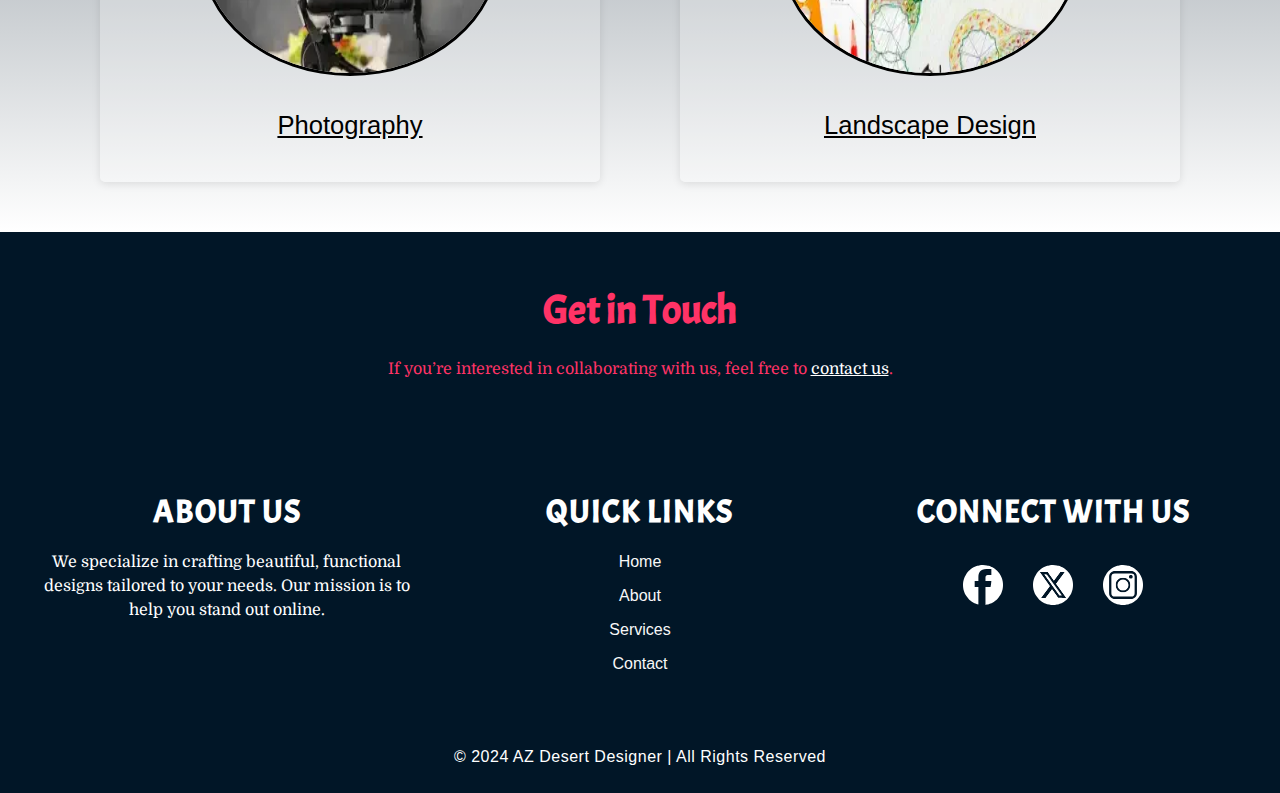
==== commit 28364436: "Edited some text on the about page and adjusted the text alignment" ====
--- a/about.html
+++ b/about.html
@@ -54,7 +54,7 @@
         </section>
         <section class="about-story">
             <h2>Our Story</h2>
-            <p>Founded by a passionate designer with deep roots in Arizona...</p>
+            <p>AZ Desert Designer was born from a passion for blending creativity with functionality, inspired by the beauty and resilience of the Arizona desert. What began as a small freelance venture quickly grew into a dedicated web design and development business, driven by the goal of helping local businesses and individuals create impactful online presences. With a commitment to unique designs and user-friendly solutions, AZ Desert Designer brings ideas to life, crafting websites that capture the essence of every brand while embracing the artistry of the desert landscape.</p>
         </section>
         <section class="about-services">
             <h2>What We Do</h2>
--- a/css/about.css
+++ b/css/about.css
@@ -16,6 +16,7 @@
 .about-story p {
     margin: 20px auto;
     max-width: 700px;
+    text-align: left;
 }
 
 .about-services {
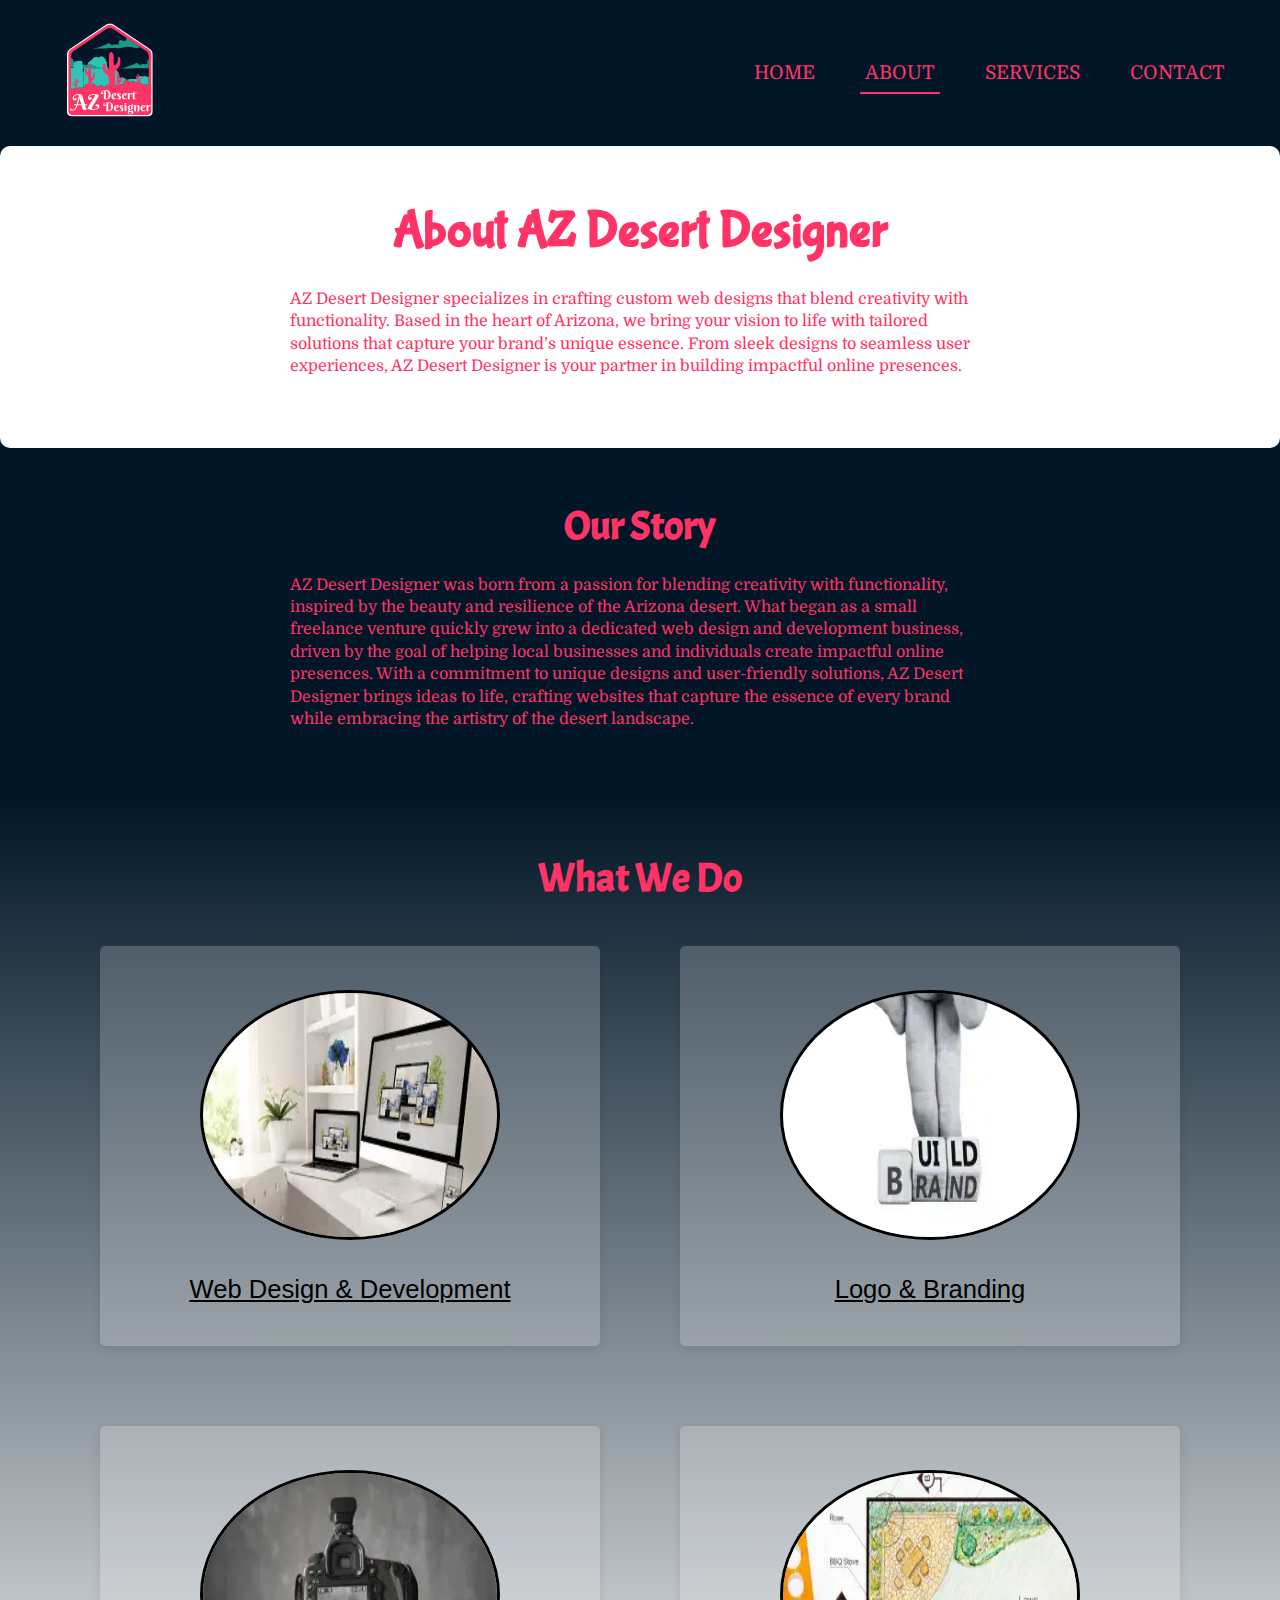
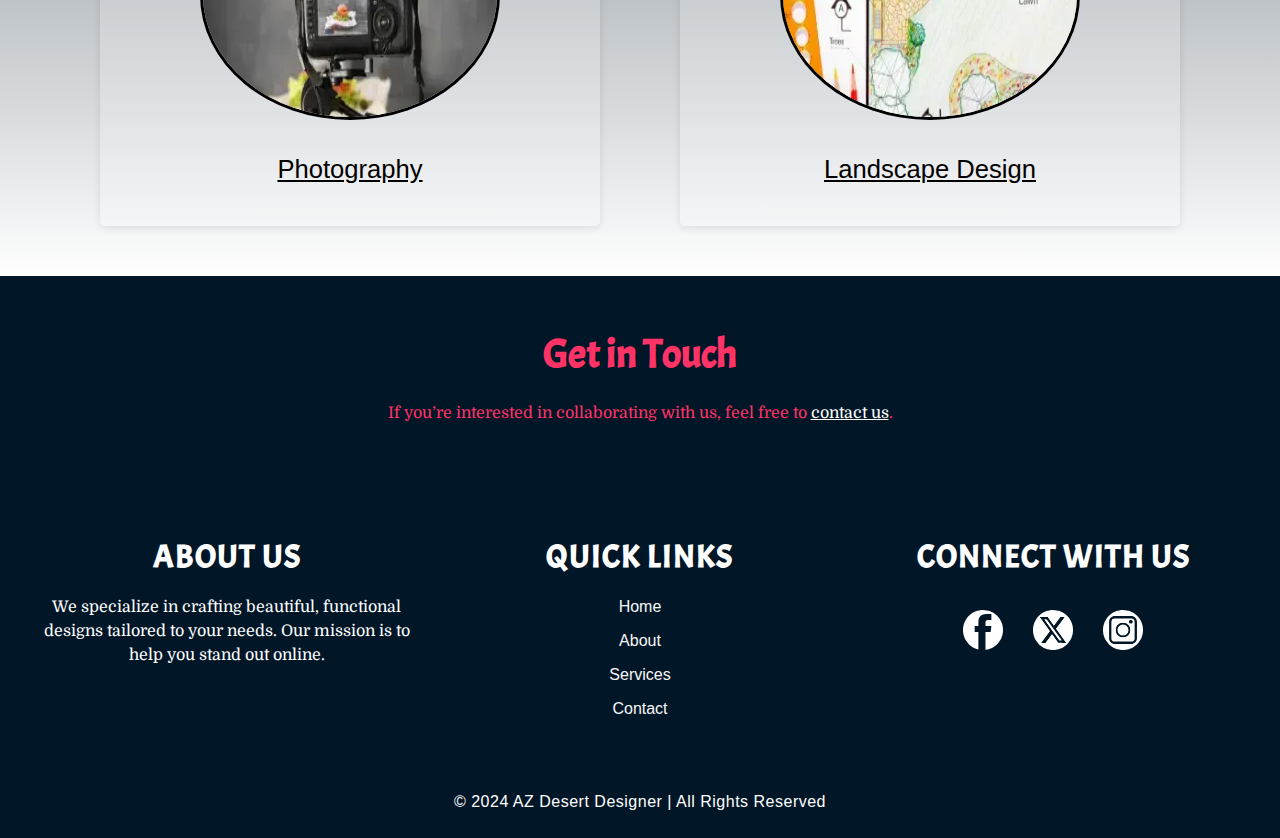
==== commit 28392ecd: "Added new text on the about page and changed text alignment" ====
--- a/about.html
+++ b/about.html
@@ -50,7 +50,7 @@
     <main>
         <section class="about-main">
             <h1>About AZ Desert Designer</h1>
-            <p>Welcome to AZ Desert Designer, where we celebrate the beauty and creativity of desert-inspired design...</p>
+            <p>AZ Desert Designer specializes in crafting custom web designs that blend creativity with functionality. Based in the heart of Arizona, we bring your vision to life with tailored solutions that capture your brand’s unique essence. From sleek designs to seamless user experiences, AZ Desert Designer is your partner in building impactful online presences.</p>
         </section>
         <section class="about-story">
             <h2>Our Story</h2>
--- a/css/about.css
+++ b/css/about.css
@@ -1,11 +1,14 @@
 .about-main {
     padding: 50px;
     text-align: center;
+    background-color: #FFFFFF;
+    border-radius: 10px;
 }
 
 .about-main p {
     margin: 20px auto;
     max-width: 700px;
+    text-align: left;
 }
 
 .about-story {
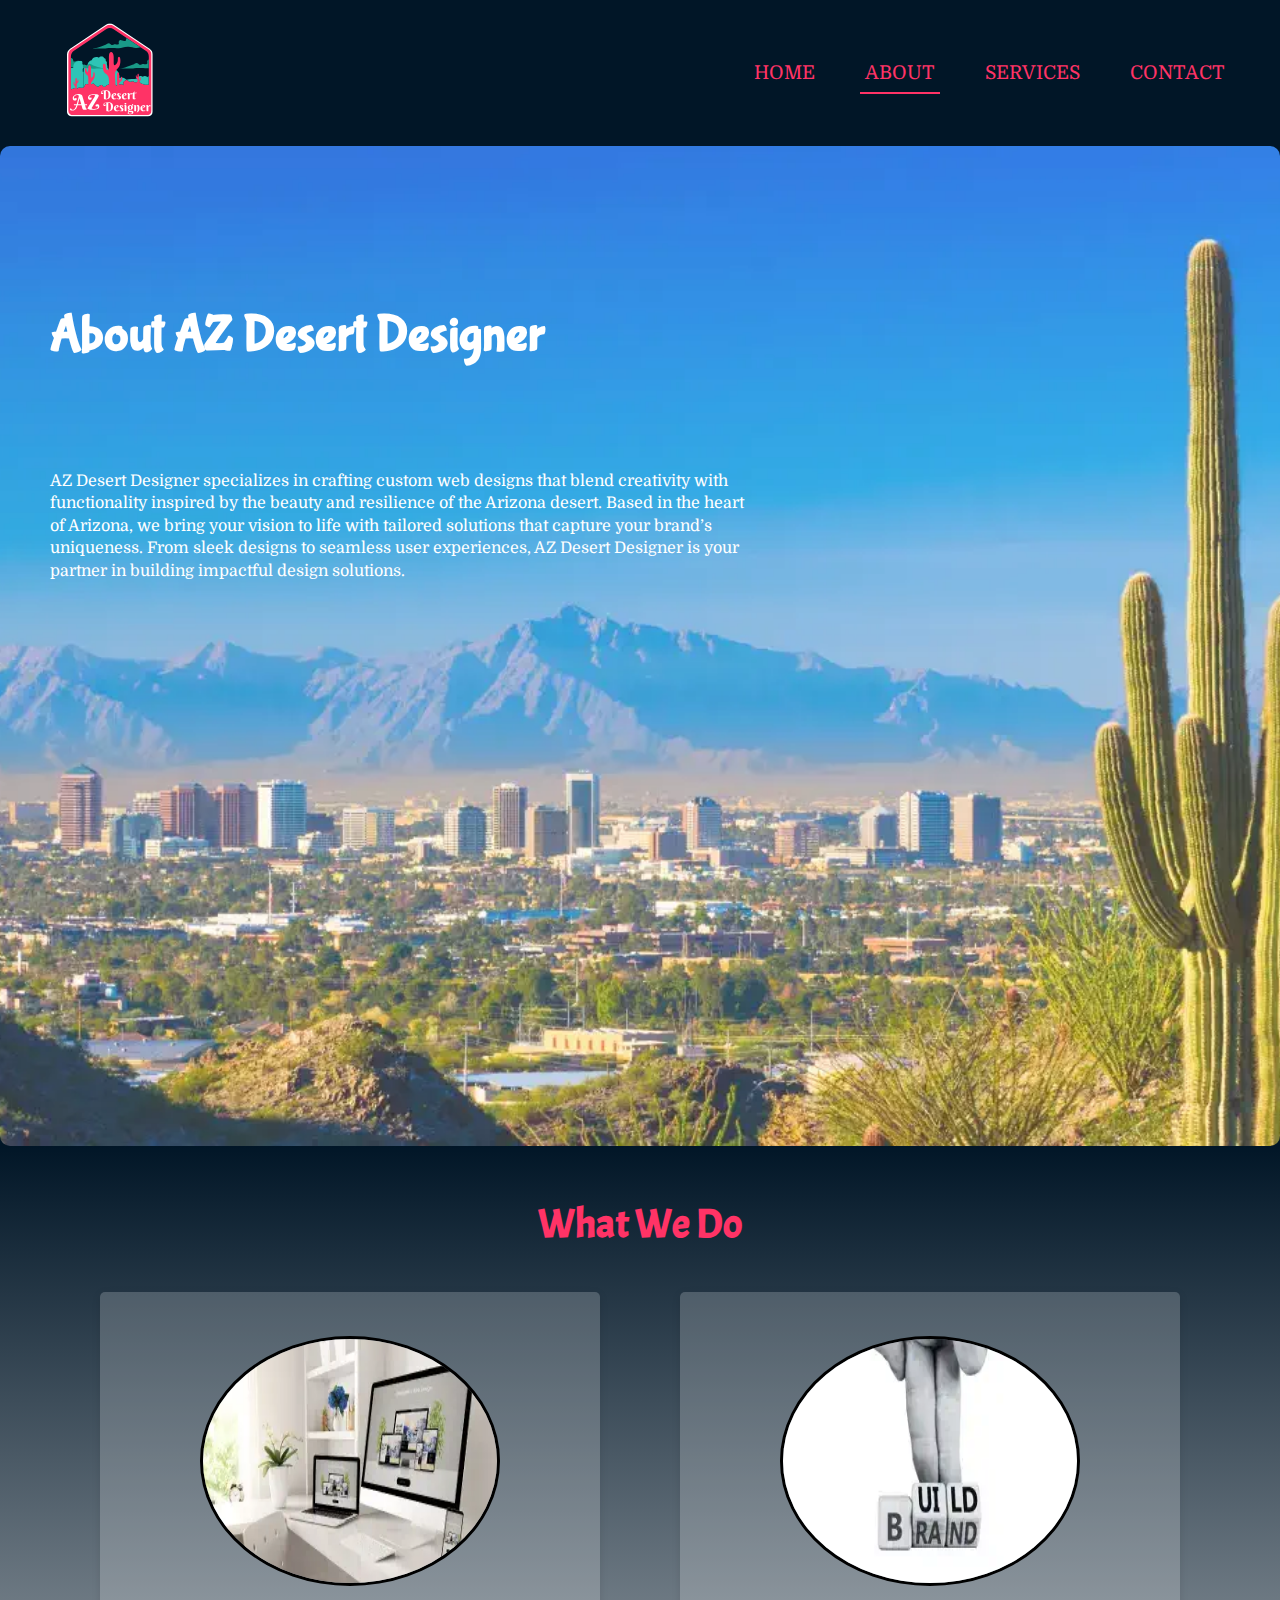
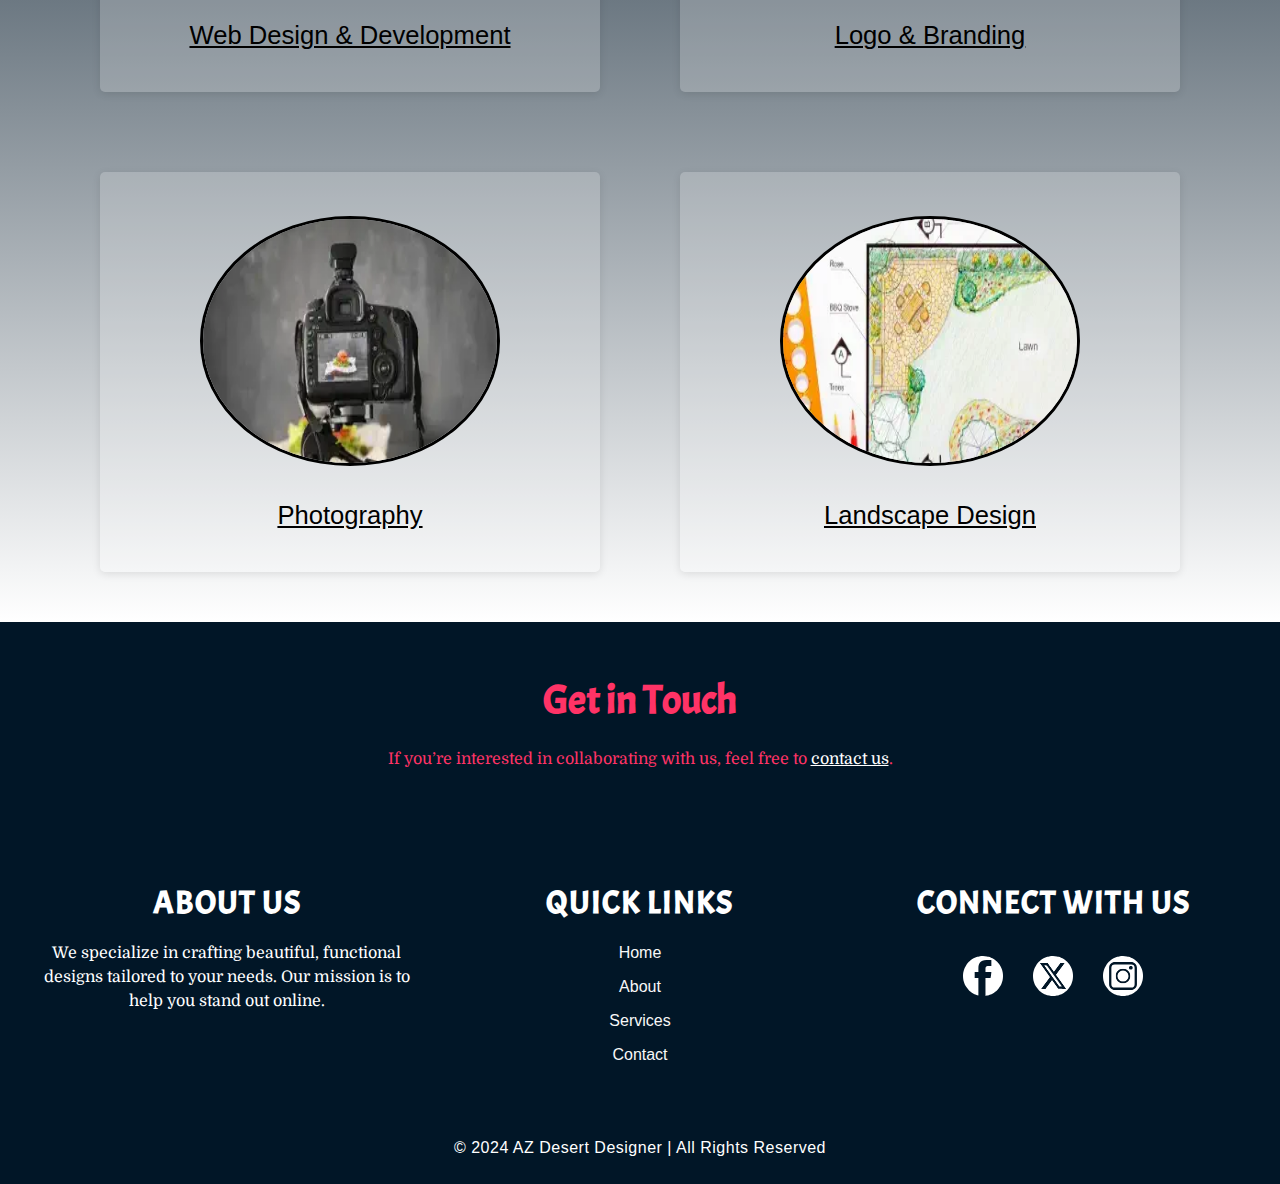
==== commit 1a4b0b5e: "added a background image, adjusted some text, and adjusted some styling" ====
--- a/about.html
+++ b/about.html
@@ -50,11 +50,7 @@
     <main>
         <section class="about-main">
             <h1>About AZ Desert Designer</h1>
-            <p>AZ Desert Designer specializes in crafting custom web designs that blend creativity with functionality. Based in the heart of Arizona, we bring your vision to life with tailored solutions that capture your brand’s unique essence. From sleek designs to seamless user experiences, AZ Desert Designer is your partner in building impactful online presences.</p>
-        </section>
-        <section class="about-story">
-            <h2>Our Story</h2>
-            <p>AZ Desert Designer was born from a passion for blending creativity with functionality, inspired by the beauty and resilience of the Arizona desert. What began as a small freelance venture quickly grew into a dedicated web design and development business, driven by the goal of helping local businesses and individuals create impactful online presences. With a commitment to unique designs and user-friendly solutions, AZ Desert Designer brings ideas to life, crafting websites that capture the essence of every brand while embracing the artistry of the desert landscape.</p>
+            <p>AZ Desert Designer specializes in crafting custom web designs that blend creativity with functionality inspired by the beauty and resilience of the Arizona desert. Based in the heart of Arizona, we bring your vision to life with tailored solutions that capture your brand’s uniqueness. From sleek designs to seamless user experiences, AZ Desert Designer is your partner in building impactful design solutions.</p>
         </section>
         <section class="about-services">
             <h2>What We Do</h2>
--- a/css/global.css
+++ b/css/global.css
@@ -7,9 +7,13 @@
 /* Root variables */
 :root {
     --primary-color: #011627;
+    --primary-color-light: #23425A;
+    --primary-color-dark: #000F1A;
     --secondary-color: #FF3366;
     --secondary-color-light: #FF5C85;
+    --secondary-color-dark: #CC2A52;
     --accent-color: #2EC4B6;
+    --accent-color-light: #5FD2C5;
     --accent-color-dark: #199A87;
     --font-family: 'Arial', sans-serif;
     --transition-speed: 0.3s;
@@ -289,7 +293,7 @@
     .nav-links {
         flex-direction: column;
         position: absolute;
-        top: 60px;
+        top: 10px;
         right: 0;
         background-color: var(--primary-color);
         width: 100%;
@@ -301,12 +305,12 @@
   
     .nav-links li {
         text-align: center;
-        padding: 10px 0;
-        border-bottom: 1px solid var(--secondary-color);
+        padding: 15px 0;
     }
   
     .nav-links.show {
         max-height: 300px;
+        background-color: #FFFFFF;
     }
   
     .hamburger {
@@ -332,6 +336,8 @@
 
     .hamburger.show .close-icon {
         display: inline-block;
+        position: absolute;
+        top: 10px;
     }
 
     .footer-content {
--- a/css/about.css
+++ b/css/about.css
@@ -1,24 +1,26 @@
 .about-main {
-    padding: 50px;
-    text-align: center;
-    background-color: #FFFFFF;
+    background-image: url(/assets/images/about-az-desert-designer-background.webp);
+    background-repeat: no-repeat;
+    background-position: center;
+    background-size: cover;
     border-radius: 10px;
+    height: 1000px;
+}
+
+.about-main h1 {
+    position: absolute;
+    top: 300px;
+    left: 50px;
+    color: #FFFFFF;
 }
 
 .about-main p {
+    position: absolute;
+    top: 450px;
+    left: 50px;
+    color: #FFFFFF;
     margin: 20px auto;
-    max-width: 700px;
-    text-align: left;
-}
-
-.about-story {
-    padding: 50px;
-    text-align: center;
-}
-
-.about-story p {
-    margin: 20px auto;
-    max-width: 700px;
+    max-width: 1500px;
     text-align: left;
 }
 
@@ -107,3 +109,9 @@
 .about-contact a:hover {
     text-decoration: underline;
 }
+
+@media (max-width: 1440px) {
+    .about-main p {
+        max-width: 700px;
+    }
+}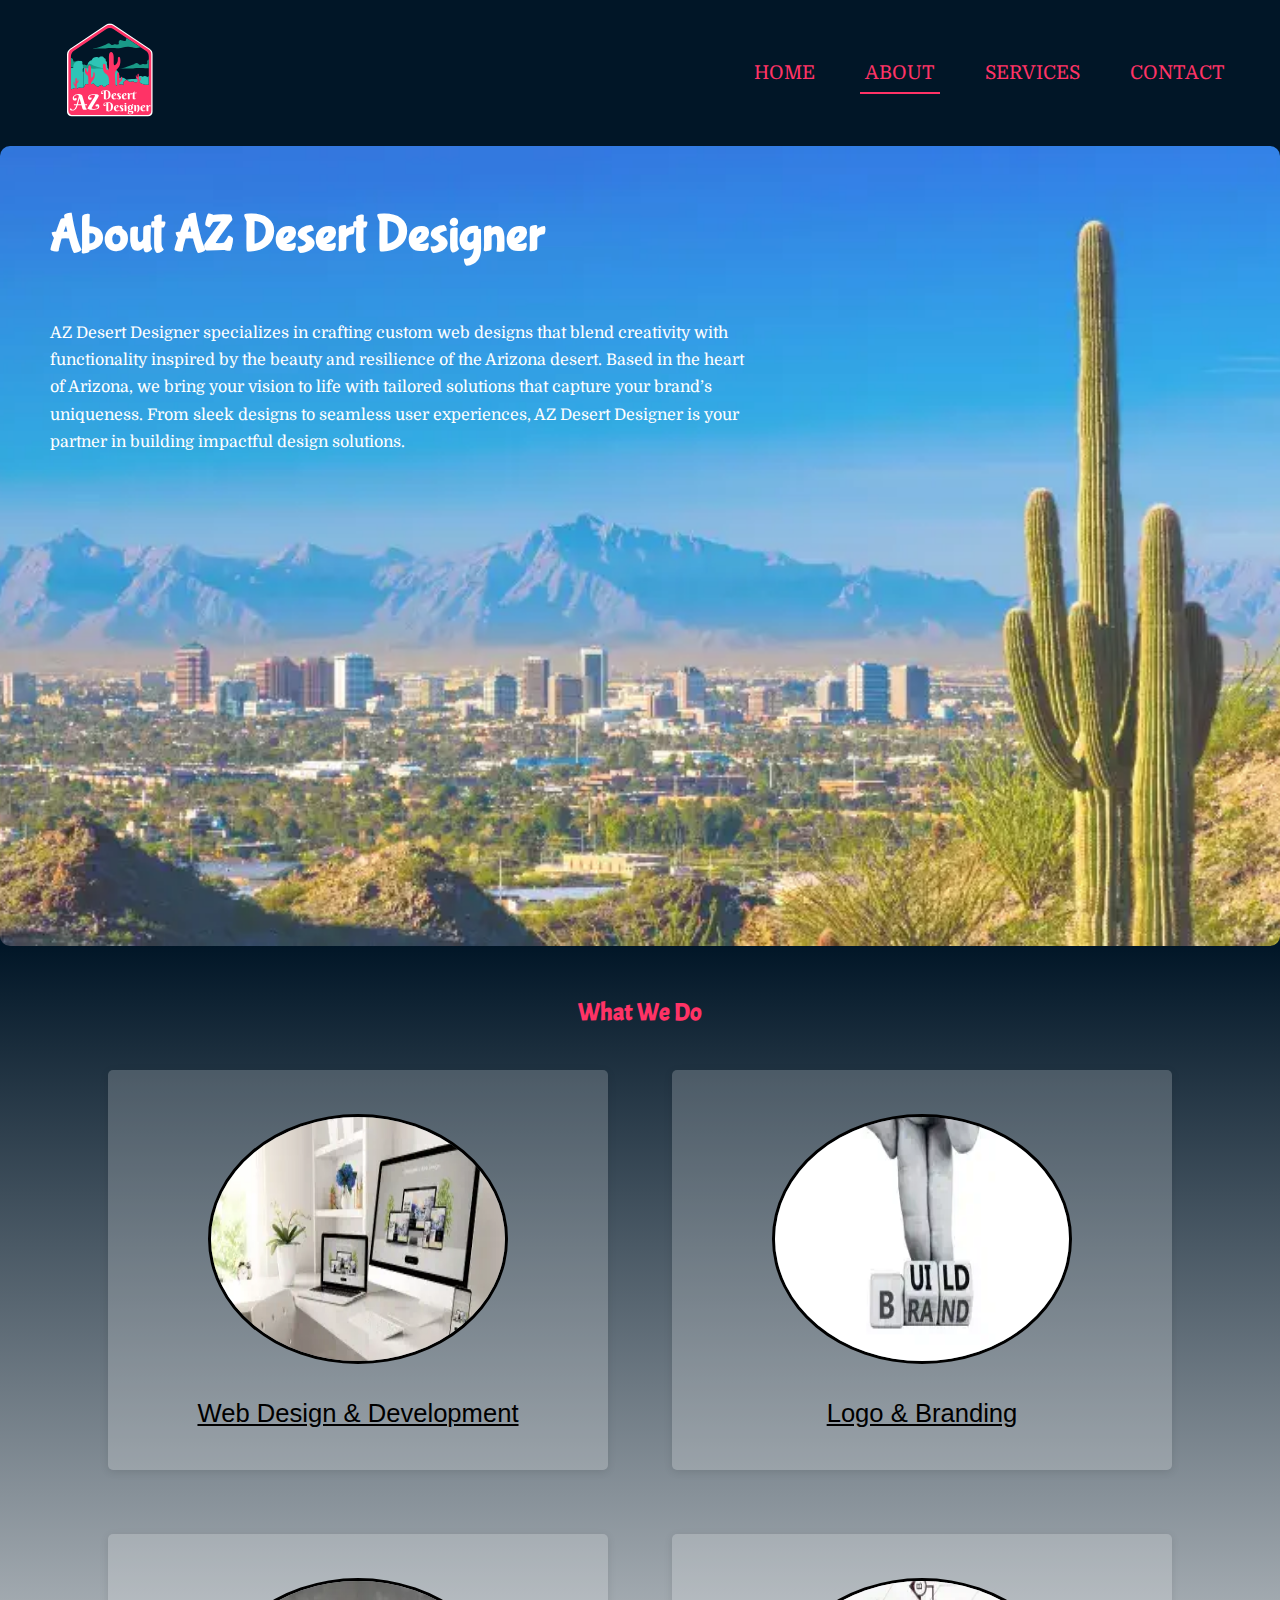
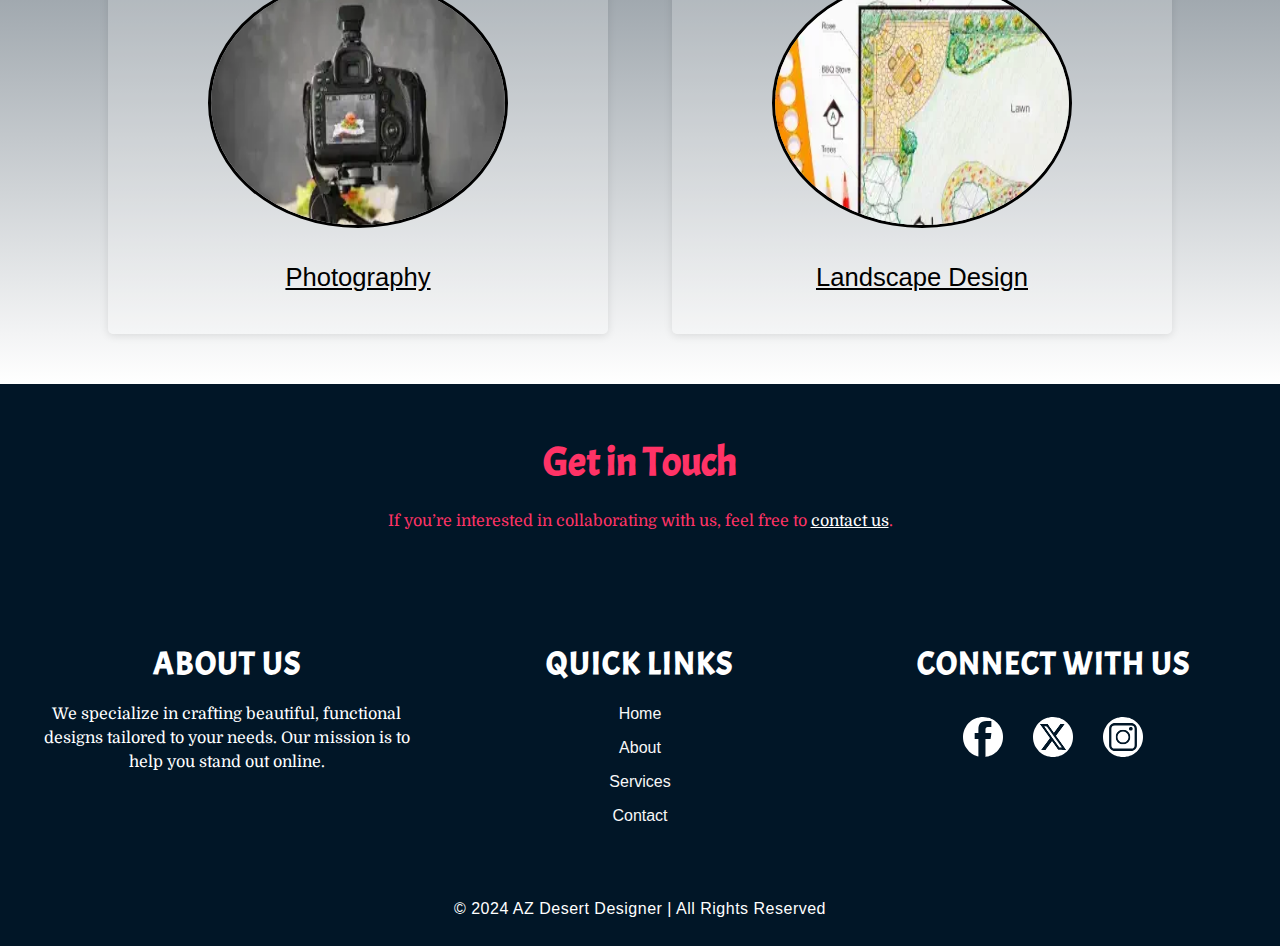
==== commit e41981d9: "updated some anchor tags to direct user to the logo and branding page" ====
--- a/about.html
+++ b/about.html
@@ -56,7 +56,7 @@
             <h2>What We Do</h2>
             <ul>
                 <li><a href="web-design.html"><img src="assets/images/about-web-design.webp" alt="Web Design Image">Web Design & Development</a></li>
-                <li><a href=""><img src="assets/images/about-logo-branding.webp" alt="Logo & Branding Image">Logo & Branding</a></li>
+                <li><a href="logo-branding.html"><img src="assets/images/about-logo-branding.webp" alt="Logo & Branding Image">Logo & Branding</a></li>
                 <li><a href=""><img src="assets/images/about-photography.webp" alt="Photography Image">Photography</a></li>
                 <li><a href=""><img src="assets/images/about-landscape-design.webp" alt="Landscape Design Image">Landscape Design</a></li>
             </ul>
--- a/css/global.css
+++ b/css/global.css
@@ -290,6 +290,14 @@
 
 /* Dropdown Menu (Mobile) */
 @media (max-width: 768px) {
+    .navbar {
+        padding: 10px;
+    }
+
+    .logo img {
+        width: 120px;
+    }
+
     .nav-links {
         flex-direction: column;
         position: absolute;
@@ -317,7 +325,7 @@
         display: block;
         padding-right: 40px;
         cursor: pointer;
-        font-size: 24px;
+        font-size: 36px;
         z-index: 2;
         transition: all 0.3s;
     }
--- a/css/about.css
+++ b/css/about.css
@@ -20,8 +20,10 @@
     left: 50px;
     color: #FFFFFF;
     margin: 20px auto;
+    padding-right: 150px;
     max-width: 1500px;
     text-align: left;
+    line-height: 1.7;
 }
 
 .about-services {
@@ -31,15 +33,15 @@
 }
 
 .about-services h2 {
-    font-weight: bold;
     margin-bottom: 40px;
+    font-size: 1.5rem;
 }
 
 .about-services ul {
     list-style-type: none;
     padding: 0;
     display: flex;
-    gap: 5rem;
+    gap: 4rem;
     flex-wrap: wrap;
     justify-content: center;
 }
@@ -110,8 +112,91 @@
     text-decoration: underline;
 }
 
+@media (max-width: 1750px) {
+    .about-main p {
+        padding-right: 300px;
+    }
+}
+
 @media (max-width: 1440px) {
-    .about-main p {
-        max-width: 700px;
+    .about-main {
+        background-image: url(/assets/images/about-az-desert-designer-background-medium.webp);
+        height: 800px;
+    }
+
+    .about-main h1 {
+        top: 200px;
+        left: 50px;
+    }
+
+    .about-main p {
+        top: 300px;
+        left: 50px;
+        padding-right: 200px;
+        max-width: 900px;
+    }
+}
+
+@media (max-width: 768px) {
+    .about-main {
+        background-image: url(/assets/images/about-az-desert-designer-background-small.webp);
+        height: 500px;
+    }
+
+    .about-main h1 {
+        top: 180px;
+        left: 50px;
+    }
+
+    .about-main p {
+        top: 240px;
+        left: 50px;
+        padding-right: 200px;
+        max-width: 900px;
+        font-size: 0.9rem;
+    }
+
+    .about-services li {
+        width: 400px;
+        height: 300px;
+    }
+
+    .about-services li img {
+        width: 220px;
+        height: 170px;
+        border: 3px solid #000000;
+        border-radius: 100%;
+        margin-bottom: 2rem;
+        transition: transform 0.3s;
+    }
+
+    .about-services li a {
+        font-size: 1.2rem;
+    }
+}
+
+@media (max-width: 610px) {
+    .about-main p {
+        top: 220px;
+        font-size: 0.7rem;
+    }
+}
+
+@media (max-width: 425px) {
+    .about-main {
+        background-image: url(/assets/images/about-az-desert-designer-background-mobile.webp);
+        height: 400px;
+    }
+
+    .about-main h1 {
+        top: 150px;
+        left: 30px;
+    }
+
+    .about-main p {
+        top: 190px;
+        left: 30px;
+        font-size: 0.6rem;
+        padding-right: 100px;
     }
 }